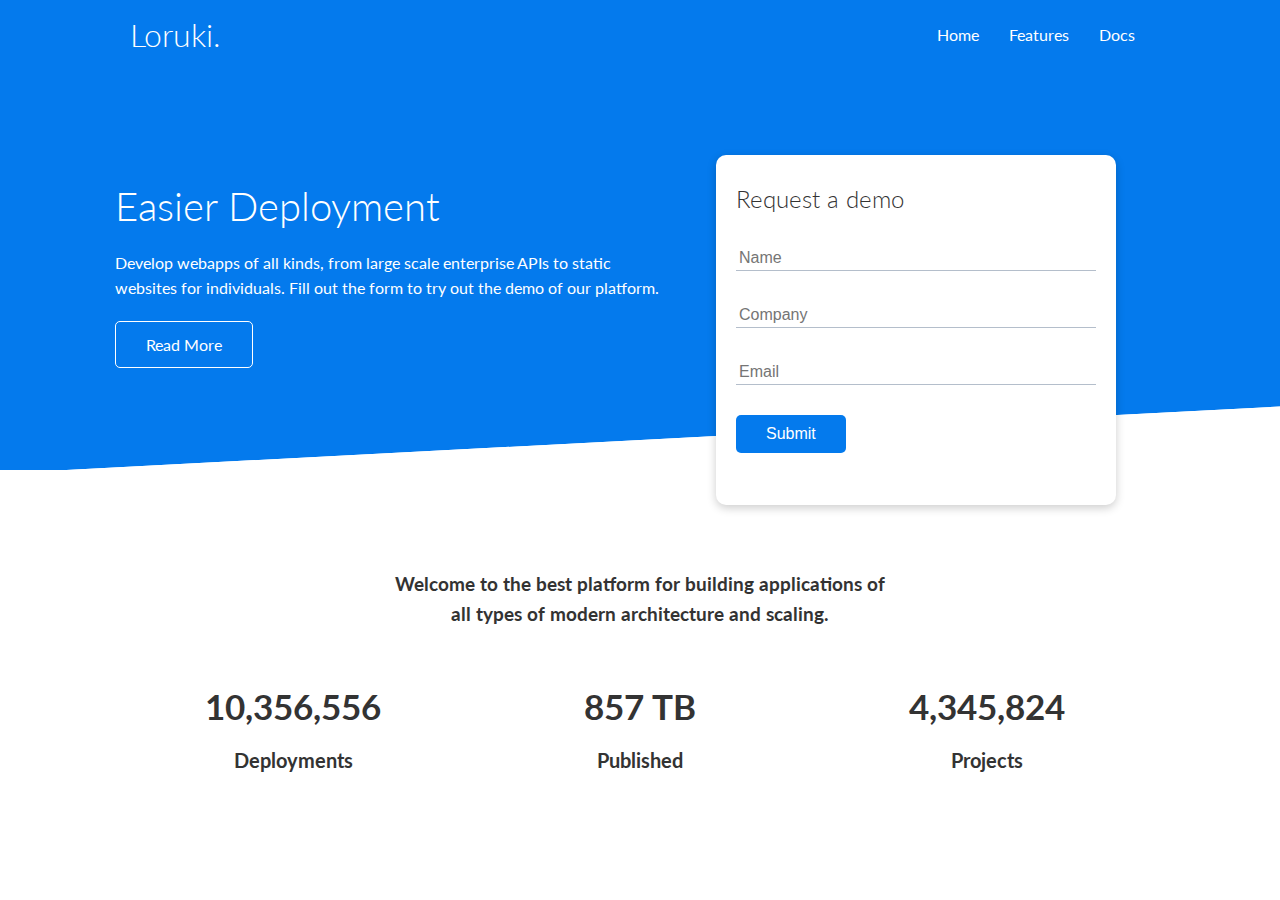
==== index.html @ ebbb4a3e "desktop view" ====
<!DOCTYPE html>
<html lang="en">
<head>
    <meta charset="UTF-8"/>
    <meta name="viewport" content="width=device-width, initial-scale=1.0"/>
    <link rel="stylesheet" href="https://cdnjs.cloudflare.com/ajax/libs/font-awesome/5.15.2/css/all.min.css" 
    integrity="sha512-HK5fgLBL+xu6dm/Ii3z4xhlSUyZgTT9tuc/hSrtw6uzJOvgRr2a9jyxxT1ely+B+xFAmJKVSTbpM/CuL7qxO8w==" 
    crossorigin="anonymous" />  
    <link rel="stylesheet" href="./css/style.css"/>
    <link rel="stylesheet" href="./css/utilities.css">
    <title>Loruki | Cloud Hosting for Everyone</title>
</head>
<body>
    <!-- NavBar -->
<div class="navbar">
    <div class="container flex">
        <h1 class="logo">Loruki.</h1>
        <nav>
            <ul>
                <li><a href="index.html">Home</a></li>
                <li><a href="features.html">Features</a></li>
                <li><a href="docs.html">Docs</a></li>
            </ul>
        </nav>
    </div>
</div>
<!-- Section -->
<section class="showcase">
    <div class="container grid">
        <div class="showcase-text">
            <h1>Easier Deployment</h1>
            <p>Develop webapps of all kinds, from large scale enterprise APIs
                to static websites for individuals. Fill out the form to try 
                out the demo of our platform.
            </p>
            <a href="features.html" class="btn btn-outline">Read More</a>
        </div>
        <div class="showcase-form card">
            <h2>Request a demo</h2>
            <form>
                <div class="form-control">
                    <input type="text" name="Name" placeholder="Name" required>
                </div>
                <div class="form-control">
                    <input type="text" name="Company" placeholder="Company" required>
                </div>
                <div class="form-control">
                    <input type="email" name="Email" placeholder="Email" required>
                </div>
                <input type="submit" class="btn btn-primary">
            </form>
        </div>
    </div>
</section>
<!-- Stats -->
<div class="stats">
    <div class="container">
        <h3 class="stats-heading text-center my-1">
            Welcome to the best platform for building applications of all
            types of modern architecture and scaling.
        </h3>
        <div class="grid grid-3 text-center my-4">
            <div>
                <i class="fas fa-server fa-3x"></i>
                <h3>10,356,556</h3>
                <p class="text-secondary">Deployments</p>
            </div>
            <div>
                <i class="fas fa-upload fa-3x"></i>
                <h3>857 TB</h3>
                <p class="text-secondary">Published</p>
            </div>
            <div>
                <i class="fas fa-project-diagram fa-3x"></i>
                <h3>4,345,824</h3>
                <p class="text-secondary">Projects</p>
            </div>
        </div>
    </div>
</div>
</body>
</html>
---- css/style.css ----
@import url('https://fonts.googleapis.com/css2?family=Lato&display=swap');
:root{
    --primary-color: #047aed
}

*{
    box-sizing: border-box;
    padding: 0;
    margin: 0;
}
body{
    font-family: 'Lato' , sans-serif;
    color: #333;
    line-height: 1.6;
}
ul{
    list-style-type: none;
}
a{
    text-decoration: none;
    color: #333;
}
h1,h2{
    font-weight: 300;
    line-height: 1.2;
    margin: 10px 0;
}
p{
    margin: 10px 0;
}
img{
    width: 100%;
}
.navbar{
    background-color: var(--primary-color);
    color:#fff;
    height: 70px;
}
.navbar .flex{
    justify-content: space-between;
}
.navbar  ul{
    display: flex;
}
.navbar a{
    color:#fff;
    padding: 10px;
    margin: 0 5px;
}
.navbar a:hover{
    border-bottom: 2px solid#fff;
}
/* Showcase */
.showcase{
    height: 400px;
    background-color: var(--primary-color);
    color:white;
    position: relative;
}
.showcase h1{
    font-size: 40px;
}
.showcase p{
    margin: 20px 0;
}
.showcase .grid{
    overflow: visible;
    grid-template-columns: 55% 45%;
    gap: 30px;
}
.showcase-form{
    position: relative;
    top: 60px;
    height: 350px;
    width: 400px;
    padding: 40px;
    z-index: 100;
}
.showcase-form .form-control{
    margin: 30px 0;
}
.showcase-form input[type="text"],
.showcase-form input[type="email"]{
    border: none;
    border-bottom:1px solid #b4becb ;
    padding: 3px;
    font-size: 16px;
    width: 100%;
}
.showcase-form input:focus{
    outline:none;
}
.showcase::before,.showcase::after{
    CONTENT:'';
    position: absolute;
    height: 100px;
    bottom: -70px;
    left: 0;
    right: 0;
    background-color: #fff;
    transform: skewY(-3deg);
    -webkit-transform: skewY(-3deg);
    -moz-transform: skewY(-3deg);
    -ms-transform: skewY(-3deg);
}
/* Stats  */
.stats{
    padding-top: 100px;
}
.stats .grid-3{
    grid-template-columns: repeat(3,1fr);
}
.stats-heading{
    max-width: 500px;
    margin: auto;
}
.stats .grid h3{
    font-size: 35px;
}
.stats .grid p{
    font-size: 20px;
    font-weight: bold;
}
---- css/utilities.css ----
/* Utilities */
.container{
    max-width: 1100px;
    margin: 0 auto;
    overflow: auto;
    padding: 0 40px;
}
.card{
    background-color: #fff;
    color: #333;
    border-radius: 10px;
    box-shadow: 0 3px 10px rgba(0, 0,0,0.2);
    padding: 20px;
    margin: 10px;
}
.btn{
    display: inline-block;
    padding: 10px 30px;
    cursor: pointer;
    background-color: var(--primary-color);
    border: none;
    border-radius: 5px;
    color:#fff;
    font-size: 16px;
}
.btn-outline{
    background-color: transparent;
    border: 1px solid #fff ;
    border-radius: 5px;
}
.btn:hover{
    transform: scale(0.98);
}
.flex{
    display: flex;
    justify-content: center;
    align-items: center;
    height: 100%;
}
.grid{
    display: grid;
    grid-template-columns: repeat(2,1fr);
    height: 100%;
    gap: 20px;
    justify-content: center;
    align-items: center;
}
.text-center{
    text-align: center;
}
/* Margin */
.my-1{/* margin: 1rem 0; */}
.my-2{
margin: 1.5rem 0;
}
.my-3{
margin: 2rem 0;
}
.my-4{
    margin: 3rem 0;
}
.my-5{
    margin: 4rem 0;
}
.m-1{
margin: 1rem;
}
.m-2{
margin: 1.5rem;
}
.m-3{
margin: 2rem;
}
.m-4{
    margin: 3rem;
}
.m-5{
    margin: 4rem;
}
/* Padding */
.py-1{
padding: 1rem 0;
}
.py-2{
padding: 1.5rem 0;
}
.py-3{
padding: 2rem 0;
}
.py-4{
    padding: 3rem 0;
}
.py-5{
    padding: 4rem 0;
}
.p-1{
padding: 1rem;
}
.p-2{
padding: 1.5rem;
}
.p-3{
padding: 2rem;
}
.p-4{
    padding: 3rem;
}
.p-5{
    padding: 4rem;
}
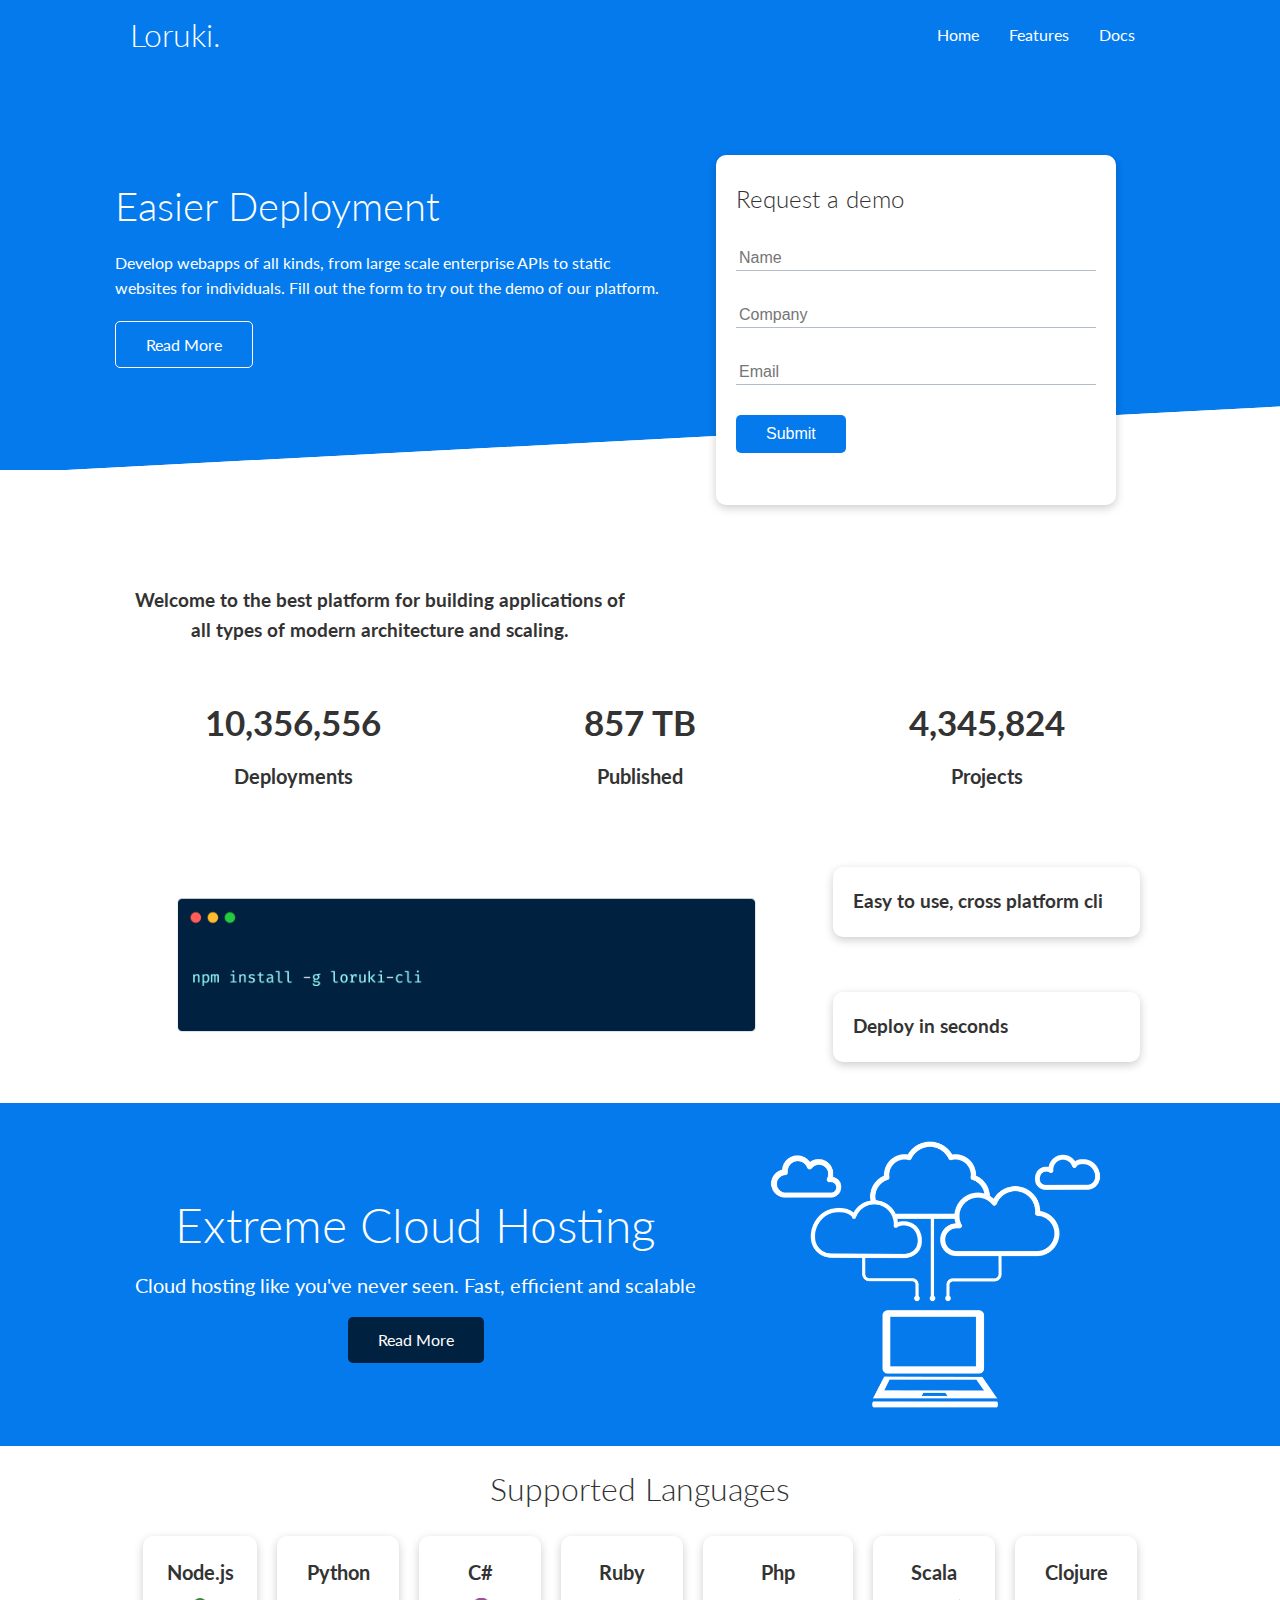
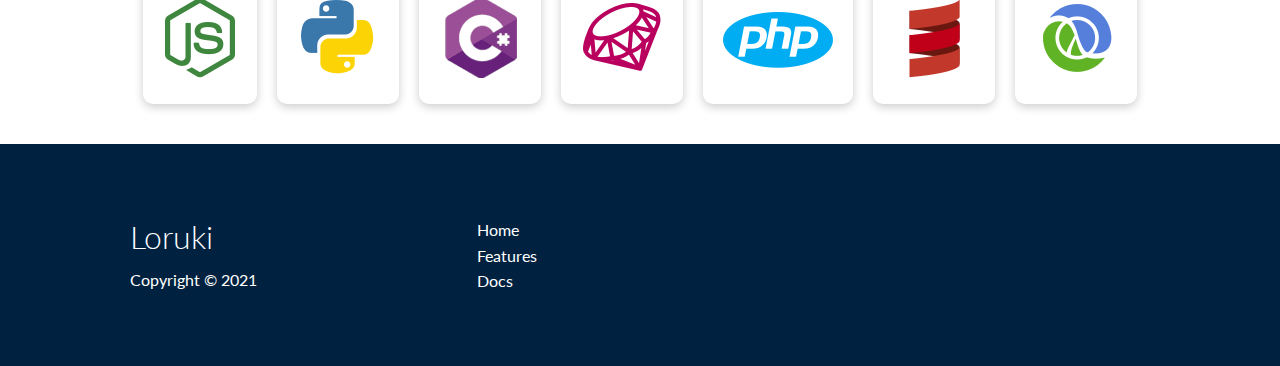
==== commit d958127a: "Responsive HomePage" ====
--- a/index.html
+++ b/index.html
@@ -78,5 +78,83 @@
         </div>
     </div>
 </div>
+<!-- Cli -->
+<div class="cli">
+    <div class="container grid">
+        <img src="/images/cli.png" alt="Cli Image">
+        <div class="card">
+            <h3>Easy to use, cross platform cli</h3>
+        </div>
+        <div class="card">
+            <h3>Deploy in seconds</h3>
+        </div>
+    </div>
+</div>
+<!-- Cloud  -->
+<section class="cloud bg-primary my-2 py-2">
+    <div class="container grid">
+        <div class="text-center">
+            <h2 class="lg">Extreme Cloud Hosting</h2>
+            <p class="lead my-1">Cloud hosting like you've never seen. Fast, efficient and scalable</p>
+            <a href="features.html" class="btn btn-dark">Read More</a>
+        </div>
+        <img src="images/cloud.png" alt="">
+    </div>
+</section>
+<!-- Languages -->
+<section class="languages">
+    <h2 class="md text-center">Supported Languages</h2>
+    <div class="container flex">
+        <div class="card">
+            <h4>Node.js</h4>
+            <img src="./images/logos/node.png" alt="">
+        </div>
+        <div class="card">
+            <h4>Python</h4>
+            <img src="./images/logos/python.png" alt="">
+        </div>
+        <div class="card">
+            <h4>C#</h4>
+            <img src="./images/logos/csharp.png" alt="">
+        </div>
+        <div class="card">
+            <h4>Ruby</h4>
+            <img src="./images/logos/ruby.png" alt="">
+        </div>
+        <div class="card">
+            <h4>Php</h4>
+            <img src="./images/logos/php.png" alt="">
+        </div>
+        <div class="card">
+            <h4>Scala</h4>
+            <img src="./images/logos/scala.png" alt="">
+        </div><div class="card">
+            <h4>Clojure</h4>
+            <img src="./images/logos/clojure.png" alt="">
+        </div>
+    </div>
+    <!-- Footer  -->
+    <footer class="footer bg-dark py-5">    
+        <div class="container grid grid-3">
+            <div>
+                <h1>Loruki</h1>
+                <p>Copyright &copy; 2021</p>
+            </div>
+            <nav>
+                <ul>
+                    <li><a href="index.html">Home</a></li>
+                    <li><a href="features.html">Features</a></li>
+                    <li><a href="docs.html">Docs</a></li>
+                </ul>
+            </nav>
+            <div class="social">
+                <a href="#"><i class="fab fa-github fa-2x"></i></a>
+                <a href="#"><i class="fab fa-twitter fa-2x"></i></a>
+                <a href="#"><i class="fab fa-facebook fa-2x"></i></a>
+                <a href="#"><i class="fab fa-instagram fa-2x"></i></a>
+            </div>
+        </div>
+    </footer>
+</section>
 </body>
 </html>--- a/css/style.css
+++ b/css/style.css
@@ -1,6 +1,9 @@
 @import url('https://fonts.googleapis.com/css2?family=Lato&display=swap');
 :root{
-    --primary-color: #047aed
+    --primary-color: #047aed;
+    --secondary-color: #1c3fa8;
+    --dark-color: #002240;
+    --light-color: #f4f4f4;
 }
 
 *{
@@ -107,9 +110,6 @@
 .stats{
     padding-top: 100px;
 }
-.stats .grid-3{
-    grid-template-columns: repeat(3,1fr);
-}
 .stats-heading{
     max-width: 500px;
     margin: auto;
@@ -120,4 +120,79 @@
 .stats .grid p{
     font-size: 20px;
     font-weight: bold;
+}
+
+/* Cli */
+.cli .grid{
+    grid-template-columns: repeat(3,1fr);
+    grid-template-rows: repeat(2,1fr);
+}
+.cli .grid > *:first-child {
+    grid-column: 1 / span 2;
+    grid-row: 1 / span 2;
+}
+
+/* Cloud */
+.cloud .grid{
+    grid-template-columns: 4fr 3fr;
+}
+
+/* Languages */
+.languages .flex{
+    flex-wrap: wrap;
+}
+.languages .card{
+    text-align: center;
+    margin: 18px 10px 40px;
+    transition: transform 0.2s ease-in;
+}
+.languages .card h4{
+    font-size: 20px;
+    margin-bottom: 10px;
+}
+.languages .card:hover{
+    transform: translateY(-15px);
+}
+
+/* Footer  */
+.footer .social a{
+    margin: 0 10px;
+}
+
+/* Tablets and under */
+@media(max-width:768px){
+.showcase .grid,.stats .grid,
+.cli .grid,.footer .grid{
+grid-template-columns: 1fr;
+grid-template-rows: 1fr;
+}
+.showcase{
+    height: auto;
+}
+.showcase-text{
+    text-align: center;
+    margin-top: 40px;
+}
+.showcase-form{
+    justify-self: center;
+    margin: auto;
+}
+.cli .grid > *:first-child {
+    grid-column: 1;
+    grid-row: 1;
+}
+}
+
+/* Mobile  */
+@media(max-width:500px){
+    .navbar{
+        height: 110px;
+    }
+    .navbar .flex{
+        flex-direction: column;
+    }
+    .navbar ul{
+        padding: 10px;
+        background-color: rgba(0, 0, 0, 0.1);
+    }
 }--- a/css/utilities.css
+++ b/css/utilities.css
@@ -45,11 +45,55 @@
     justify-content: center;
     align-items: center;
 }
+.grid-3{
+    grid-template-columns: repeat(3,1fr);
+}
 .text-center{
     text-align: center;
 }
+/* Backgrounds and Colors */
+.bg-primary,.btn-primary{
+    background-color: var(--primary-color);
+    color:#fff;
+}
+.bg-secondary,.btn-secondary{
+    background-color: var(--secondary-color);
+    color:#fff;
+}
+.bg-dark,.btn-dark{
+    background-color: var(--dark-color);
+    color:#fff;
+}
+.bg-light,.btn-light{
+    background-color: var(--secondary-color);
+    color:#333;
+}
+.bg-primary a,.btn-primary a,
+.bg-secondary a,.btn-secondary a,
+.bg-dark a,.btn-dark a,
+.bg-light a,.btn-light a{
+    color: #fff;
+}
+/* Text-sizes */
+.lead{
+    font-size: 20px;
+}
+.sm{
+    font-size: 1rem;
+}
+.md{
+    font-size: 2rem;
+}
+.lg{
+    font-size: 3rem;
+}
+.xl{
+    font-size: 4rem;
+}
 /* Margin */
-.my-1{/* margin: 1rem 0; */}
+.my-1{
+margin: 1rem 0;
+}
 .my-2{
 margin: 1.5rem 0;
 }
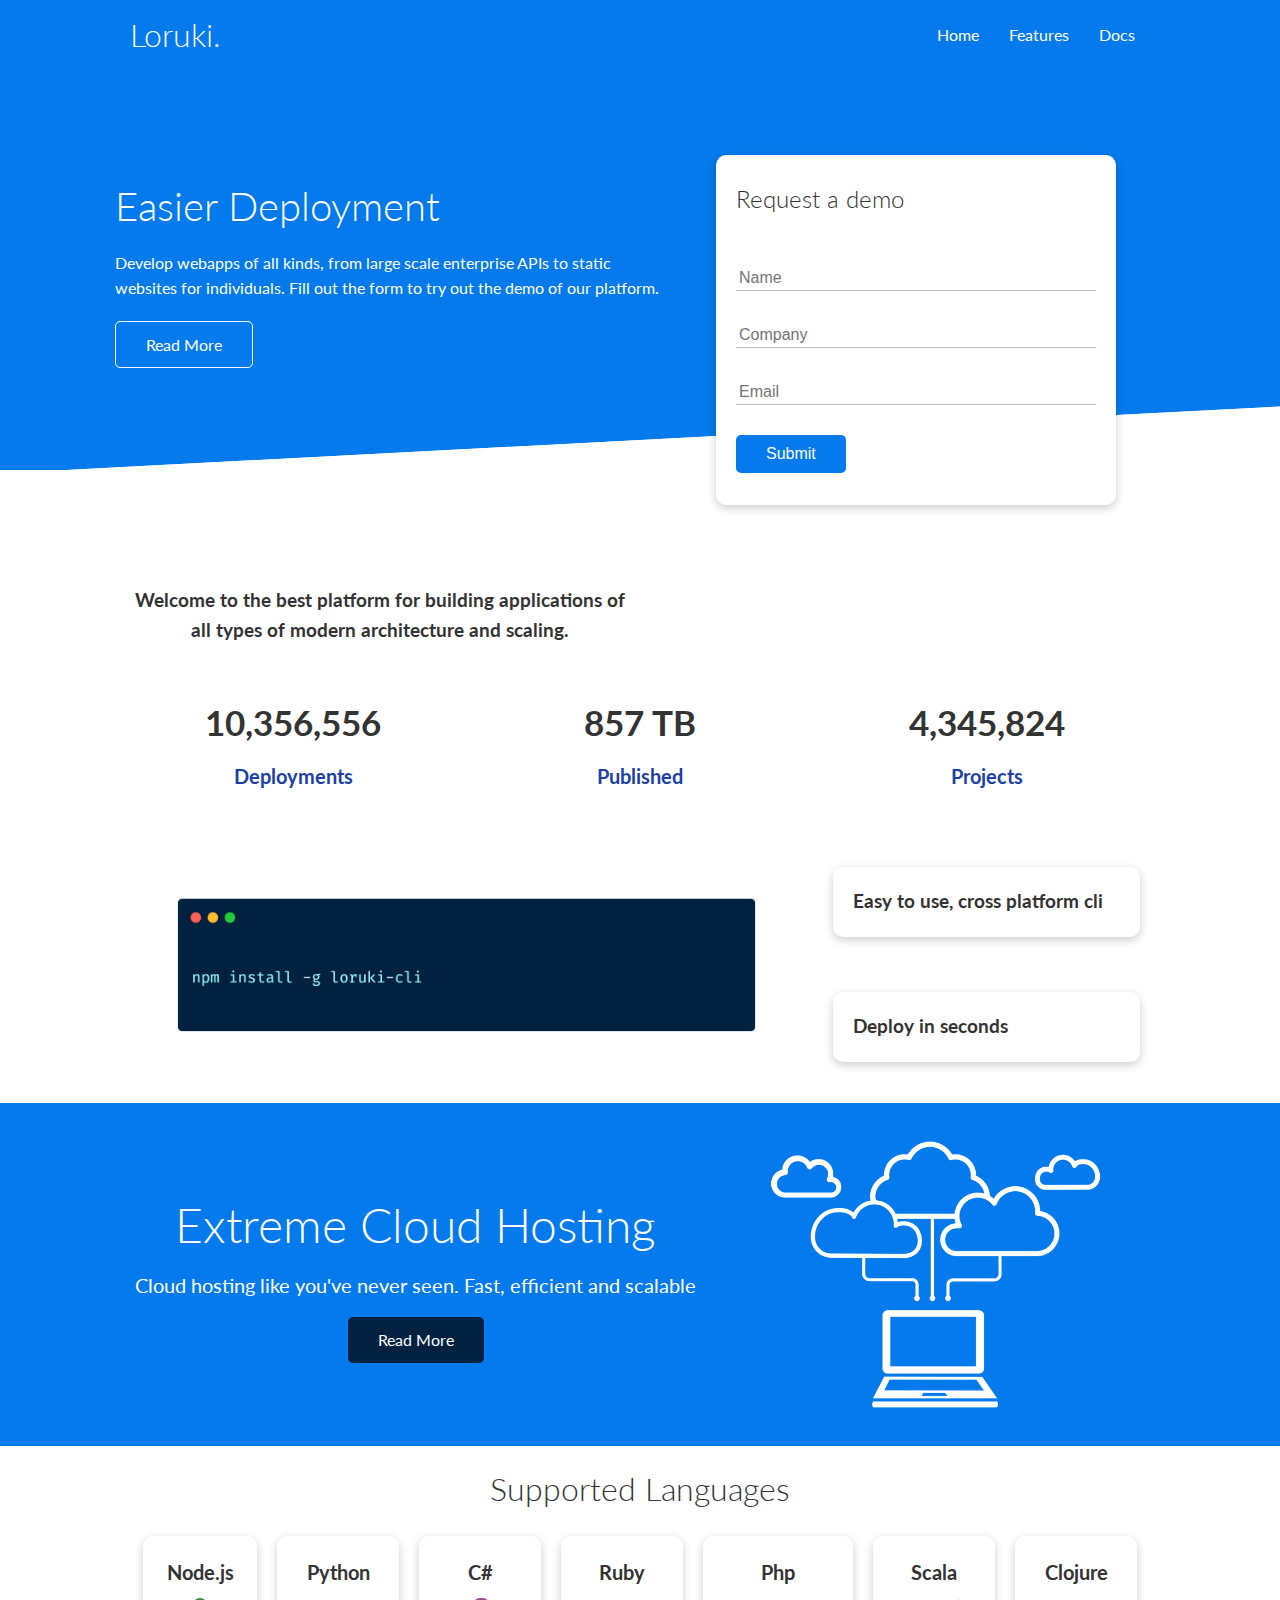
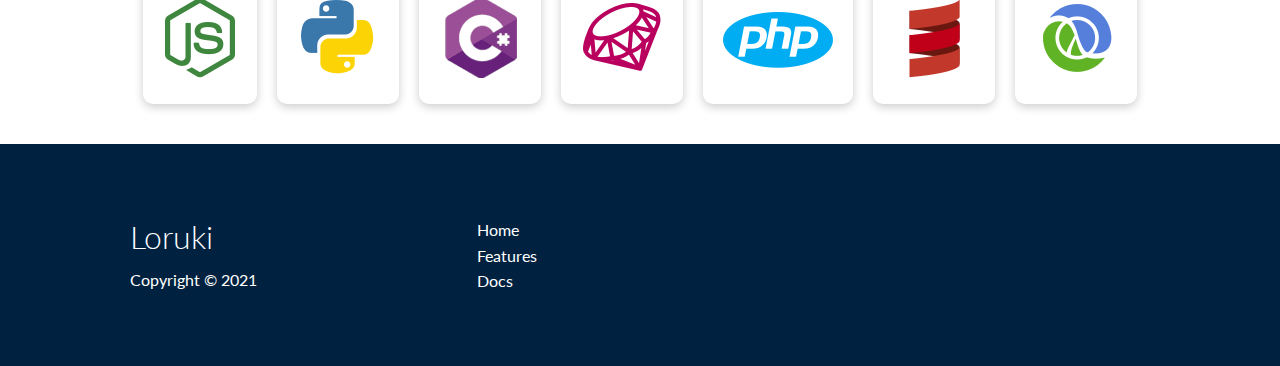
==== commit 9be0b54c: "netlify-deployment" ====
--- a/index.html
+++ b/index.html
@@ -37,7 +37,11 @@
         </div>
         <div class="showcase-form card">
             <h2>Request a demo</h2>
-            <form>
+            <form name="contact" method="POST" netlify-honeypot="bot-field" data-netlify="true">
+                <input type="hidden" name="form-name" value="contact"/> 
+                <p class="hidden">
+                    <label>Don't fill this out if you're human: <input name="bot-field"/></label>
+                </p>
                 <div class="form-control">
                     <input type="text" name="Name" placeholder="Name" required>
                 </div>
--- a/css/style.css
+++ b/css/style.css
@@ -4,6 +4,8 @@
     --secondary-color: #1c3fa8;
     --dark-color: #002240;
     --light-color: #f4f4f4;
+    --success-color: #5cb85c;
+    --error-color: #d9534f;
 }
 
 *{
@@ -33,6 +35,15 @@
 }
 img{
     width: 100%;
+}
+code,pre{
+    background-color: #333;
+    color: #fff;
+    padding: 10px;
+}
+.hidden{
+    visibility: hidden;
+    height: 0;
 }
 .navbar{
     background-color: var(--primary-color);
@@ -59,6 +70,9 @@
     background-color: var(--primary-color);
     color:white;
     position: relative;
+}
+.showcase-text{
+ animation: slideInFromLeft 1s ease-in;
 }
 .showcase h1{
     font-size: 40px;
@@ -78,6 +92,7 @@
     width: 400px;
     padding: 40px;
     z-index: 100;
+    animation: slideInFromRight 1s ease-in;
 }
 .showcase-form .form-control{
     margin: 30px 0;
@@ -153,36 +168,127 @@
 .languages .card:hover{
     transform: translateY(-15px);
 }
-
+/* Docs-head */
+.docs-head .grid img{
+    justify-self: flex-end;
+    width: 200px;
+}
+.docs-main h3{
+    margin: 20px 0;
+}
+.docs-main .grid{
+    grid-template-columns: 1fr 2fr;
+    align-items: flex-start;
+}
+.docs-main nav li{
+    font-size: 17px;
+    padding-bottom: 5px;
+    margin-bottom: 5px;
+    border-bottom: 1px solid #ccc;
+}
+.docs-main a:hover{
+    font-weight: bold;
+}
 /* Footer  */
 .footer .social a{
     margin: 0 10px;
 }
-
+/* Features */
+.features img{
+    width: 200px;
+    justify-self: flex-end;
+}
+.features-sub-head img,.features-head img{
+    width: 300px;
+    justify-self: flex-end;
+}
+.features-main .card > i {
+  margin-right: 20px;
+}
+
+.features-main .grid {
+  padding: 30px;
+}
+
+.features-main .grid > *:first-child {
+  grid-column: 1 / span 3;
+}
+
+.features-main .grid > *:nth-child(2) {
+  grid-column: 1 / span 2;
+}   
+/* Animations */
+@keyframes slideInFromLeft{
+    0%{
+        transform: translateX(-100%);
+    }
+    100%{
+        transform: translateX(0);
+    }
+}
+@keyframes slideInFromRight{
+    0%{
+        transform: translateX(100%);
+    }
+    100%{
+        transform: translateX(0);
+    }
+}
+@keyframes slideInFromTop{
+    0%{
+        transform: translateY(-100%);
+    }
+    100%{
+        transform: translateX(0);
+    }
+}
+@keyframes slideInFromBottom{
+    0%{
+        transform: translateY(100%);
+    }
+    100%{
+        transform: translateX(0);
+    }
+}
 /* Tablets and under */
 @media(max-width:768px){
-.showcase .grid,.stats .grid,
-.cli .grid,.footer .grid{
+.grid,.showcase .grid,.stats .grid,
+.cli .grid,.footer .grid,.cloud .grid,
+.features-main .grid, .docs-main .grid{
 grid-template-columns: 1fr;
 grid-template-rows: 1fr;
 }
+.features-sub-head img, .features-head img{
+    justify-self: center;
+    align-self: center;
+}
+.features-head,.features-sub-head,.docs-head{
+    text-align: center;
+}
+.features-main .grid > *:first-child {
+  grid-column: 1 ;  
+}
+.features-main .grid > *:nth-child(2) {
+  grid-column: 1 ;  
+}   
 .showcase{
     height: auto;
 }
 .showcase-text{
     text-align: center;
     margin-top: 40px;
+    animation: slideInFromTop 1s ease-in;
 }
 .showcase-form{
     justify-self: center;
     margin: auto;
+    animation: slideInFromBottom 1s ease-in;
 }
 .cli .grid > *:first-child {
     grid-column: 1;
     grid-row: 1;
 }
 }
-
 /* Mobile  */
 @media(max-width:500px){
     .navbar{
--- a/css/utilities.css
+++ b/css/utilities.css
@@ -64,15 +64,28 @@
     background-color: var(--dark-color);
     color:#fff;
 }
-.bg-light,.btn-light{
-    background-color: var(--secondary-color);
-    color:#333;
+.bg-light,.btn-light {
+  background-color: var(--light-color);
+  color: #333;
 }
 .bg-primary a,.btn-primary a,
 .bg-secondary a,.btn-secondary a,
-.bg-dark a,.btn-dark a,
-.bg-light a,.btn-light a{
+.bg-dark a,.btn-dark a{
     color: #fff;
+}
+
+.text-primary{
+    color: var(--primary-color);
+}
+.text-secondary{
+    color: var(--secondary-color);
+}
+.text-dark{
+    color: var(--dark-color);
+
+}
+.text-light {
+  color: var(--light-color);
 }
 /* Text-sizes */
 .lead{
@@ -89,6 +102,24 @@
 }
 .xl{
     font-size: 4rem;
+}
+/* Alert   */
+.alert{
+    background-color: var(--light-color);
+    padding: 10px 20px;
+    font-weight: bold;
+    margin: 15px 0;
+}
+.alert i{
+    margin-right: 10px;
+}
+.alert-success{
+    background-color: var(--success-color);
+    color: #fff;
+}
+.alert-error{
+    background-color: var(--error-color);
+    color: #fff;
 }
 /* Margin */
 .my-1{
